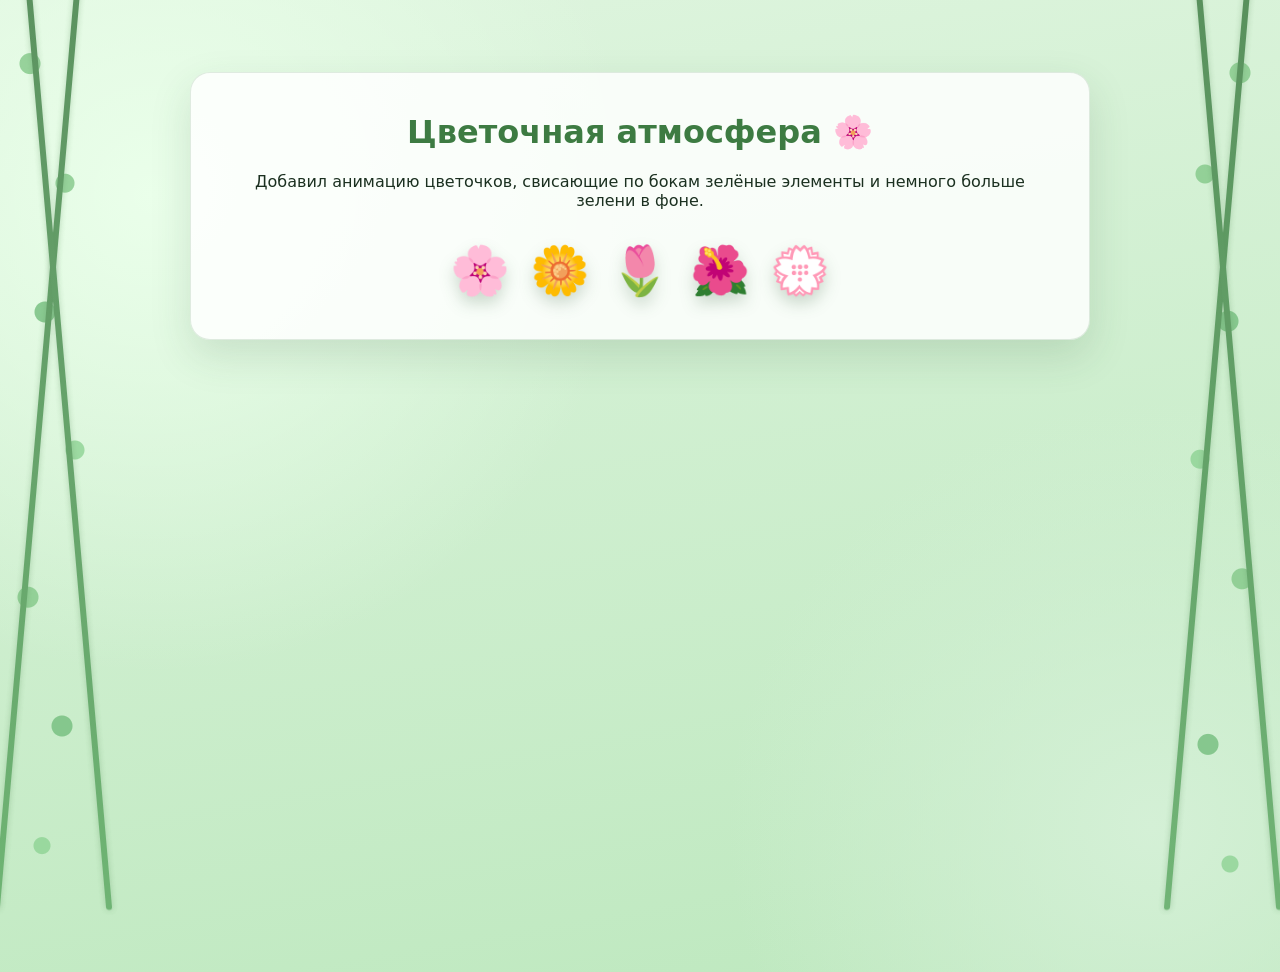
==== index.html @ 41bea936 "Add animated flowers and hanging green side decorations" ====
<!doctype html>
<html lang="ru">
<head>
  <meta charset="UTF-8" />
  <meta name="viewport" content="width=device-width, initial-scale=1.0" />
  <title>Цветочный сайт</title>
  <link rel="stylesheet" href="styles.css" />
</head>
<body>
  <div class="vines vines-left" aria-hidden="true"></div>
  <div class="vines vines-right" aria-hidden="true"></div>

  <main class="content">
    <h1>Цветочная атмосфера 🌸</h1>
    <p>Добавил анимацию цветочков, свисающие по бокам зелёные элементы и немного больше зелени в фоне.</p>

    <section class="flowers" aria-label="Декоративные цветы">
      <div class="flower flower-1">🌸</div>
      <div class="flower flower-2">🌼</div>
      <div class="flower flower-3">🌷</div>
      <div class="flower flower-4">🌺</div>
      <div class="flower flower-5">💮</div>
    </section>
  </main>
</body>
</html>
---- styles.css ----
:root {
  --green-1: #dff5df;
  --green-2: #bde8be;
  --green-3: #85c98a;
  --green-dark: #3d7b42;
  --card: rgba(255, 255, 255, 0.84);
}

* {
  box-sizing: border-box;
}

body {
  margin: 0;
  min-height: 100vh;
  font-family: system-ui, -apple-system, Segoe UI, Roboto, sans-serif;
  color: #1b3020;
  background:
    radial-gradient(circle at 12% 20%, #eaffea 0, transparent 35%),
    radial-gradient(circle at 90% 85%, #d4f0d6 0, transparent 30%),
    linear-gradient(170deg, var(--green-1), var(--green-2));
  overflow-x: hidden;
}

.content {
  position: relative;
  max-width: 900px;
  margin: 8vh auto;
  background: var(--card);
  border: 1px solid rgba(61, 123, 66, 0.15);
  border-radius: 20px;
  padding: 2.5rem;
  text-align: center;
  box-shadow: 0 16px 40px rgba(45, 90, 52, 0.15);
}

h1 {
  margin-top: 0;
  color: var(--green-dark);
}

p {
  margin-bottom: 2rem;
}

.flowers {
  display: flex;
  justify-content: center;
  gap: 1.25rem;
  flex-wrap: wrap;
}

.flower {
  font-size: clamp(2rem, 4vw, 3rem);
  filter: drop-shadow(0 8px 8px rgba(24, 70, 31, 0.2));
  animation: float 3.2s ease-in-out infinite;
  transform-origin: center bottom;
}

.flower-2 { animation-delay: .25s; }
.flower-3 { animation-delay: .5s; }
.flower-4 { animation-delay: .75s; }
.flower-5 { animation-delay: 1s; }

@keyframes float {
  0%, 100% {
    transform: translateY(0) rotate(0deg) scale(1);
  }
  50% {
    transform: translateY(-10px) rotate(4deg) scale(1.04);
  }
}

.vines {
  position: fixed;
  top: -10px;
  bottom: -10px;
  width: 110px;
  pointer-events: none;
  z-index: 0;
  opacity: 0.82;
}

.vines::before,
.vines::after {
  content: "";
  position: absolute;
  top: 0;
  width: 6px;
  height: 100%;
  background: linear-gradient(var(--green-dark), #5ca862);
  border-radius: 999px;
  filter: drop-shadow(0 0 3px rgba(61, 123, 66, 0.35));
}

.vines::before {
  left: 34px;
  transform: skewX(-5deg);
}

.vines::after {
  left: 66px;
  transform: skewX(5deg);
}

.vines-left {
  left: 0;
  background:
    radial-gradient(circle at 30px 8%, var(--green-3) 0 10px, transparent 11px),
    radial-gradient(circle at 65px 21%, var(--green-3) 0 9px, transparent 10px),
    radial-gradient(circle at 45px 35%, #76bf7f 0 10px, transparent 11px),
    radial-gradient(circle at 75px 50%, #8fd395 0 9px, transparent 10px),
    radial-gradient(circle at 28px 66%, var(--green-3) 0 10px, transparent 11px),
    radial-gradient(circle at 62px 80%, #76bf7f 0 10px, transparent 11px),
    radial-gradient(circle at 42px 93%, #8fd395 0 8px, transparent 9px);
}

.vines-right {
  right: 0;
  background:
    radial-gradient(circle at 70px 9%, var(--green-3) 0 10px, transparent 11px),
    radial-gradient(circle at 35px 20%, var(--green-3) 0 9px, transparent 10px),
    radial-gradient(circle at 58px 36%, #76bf7f 0 10px, transparent 11px),
    radial-gradient(circle at 30px 51%, #8fd395 0 9px, transparent 10px),
    radial-gradient(circle at 72px 64%, var(--green-3) 0 10px, transparent 11px),
    radial-gradient(circle at 38px 82%, #76bf7f 0 10px, transparent 11px),
    radial-gradient(circle at 60px 95%, #8fd395 0 8px, transparent 9px);
}

@media (max-width: 700px) {
  .content {
    margin: 5vh 1rem;
    padding: 1.5rem;
  }

  .vines {
    width: 80px;
    opacity: 0.65;
  }
}
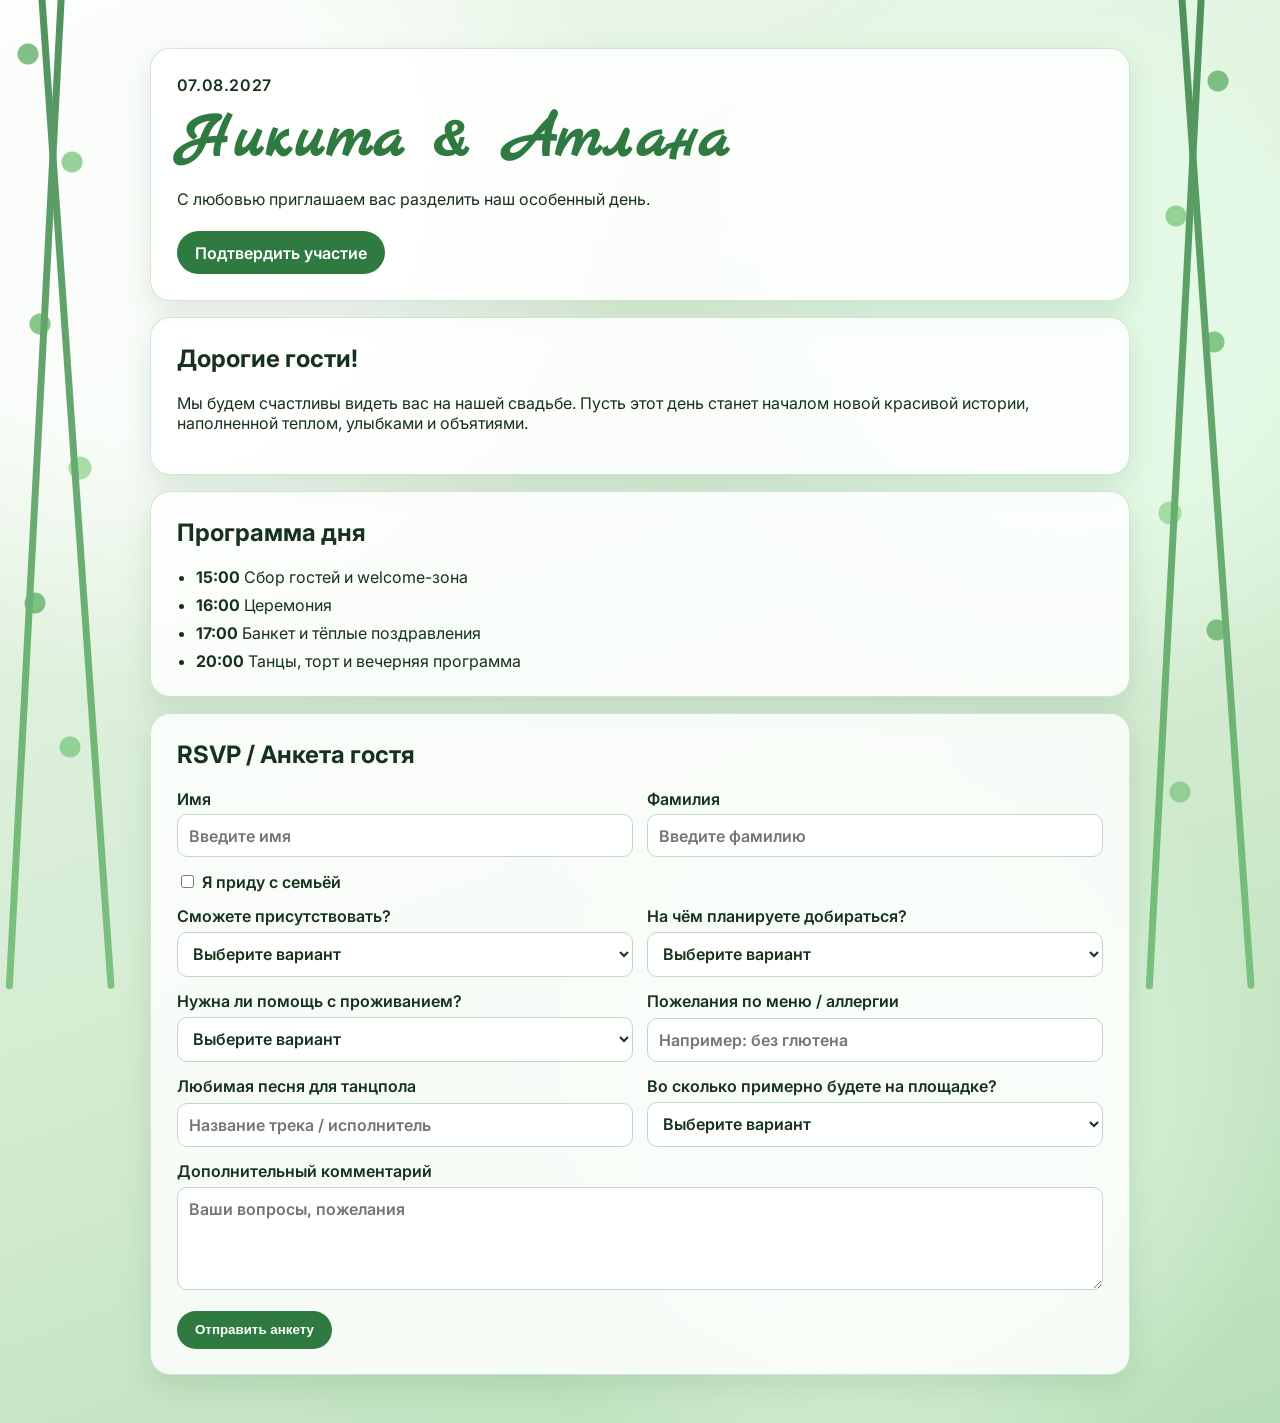
==== commit 66b13f78: "Revamp invitation page layout and RSVP styling" ====
--- a/index.html
+++ b/index.html
@@ -3,24 +3,121 @@
 <head>
   <meta charset="UTF-8" />
   <meta name="viewport" content="width=device-width, initial-scale=1.0" />
-  <title>Цветочный сайт</title>
+  <title>Никита & Атлана — приглашение</title>
+  <link rel="preconnect" href="https://fonts.googleapis.com" />
+  <link rel="preconnect" href="https://fonts.gstatic.com" crossorigin />
+  <link href="https://fonts.googleapis.com/css2?family=Marck+Script&family=Inter:wght@400;600;700&display=swap" rel="stylesheet" />
   <link rel="stylesheet" href="styles.css" />
 </head>
 <body>
   <div class="vines vines-left" aria-hidden="true"></div>
   <div class="vines vines-right" aria-hidden="true"></div>
 
-  <main class="content">
-    <h1>Цветочная атмосфера 🌸</h1>
-    <p>Добавил анимацию цветочков, свисающие по бокам зелёные элементы и немного больше зелени в фоне.</p>
+  <div class="petals" aria-hidden="true">
+    <span>🌸</span><span>🌺</span><span>🌼</span><span>💮</span><span>🌷</span><span>🌸</span><span>🌺</span>
+  </div>
 
-    <section class="flowers" aria-label="Декоративные цветы">
-      <div class="flower flower-1">🌸</div>
-      <div class="flower flower-2">🌼</div>
-      <div class="flower flower-3">🌷</div>
-      <div class="flower flower-4">🌺</div>
-      <div class="flower flower-5">💮</div>
+  <main class="container">
+    <header class="hero card">
+      <p class="date">07.08.2027</p>
+      <h1>Никита &amp; Атлана</h1>
+      <p class="subtitle">С любовью приглашаем вас разделить наш особенный день.</p>
+      <a class="btn" href="#rsvp">Подтвердить участие</a>
+    </header>
+
+    <section class="card">
+      <h2>Дорогие гости!</h2>
+      <p>
+        Мы будем счастливы видеть вас на нашей свадьбе. Пусть этот день станет началом новой красивой истории,
+        наполненной теплом, улыбками и объятиями.
+      </p>
+    </section>
+
+    <section class="card">
+      <h2>Программа дня</h2>
+      <ul class="timeline">
+        <li><strong>15:00</strong> Сбор гостей и welcome-зона</li>
+        <li><strong>16:00</strong> Церемония</li>
+        <li><strong>17:00</strong> Банкет и тёплые поздравления</li>
+        <li><strong>20:00</strong> Танцы, торт и вечерняя программа</li>
+      </ul>
+    </section>
+
+    <section id="rsvp" class="card">
+      <h2>RSVP / Анкета гостя</h2>
+      <form class="rsvp-grid">
+        <label>Имя
+          <input type="text" name="firstName" placeholder="Введите имя" required />
+        </label>
+        <label>Фамилия
+          <input type="text" name="lastName" placeholder="Введите фамилию" required />
+        </label>
+
+        <label class="full checkbox-row">
+          <input type="checkbox" id="withFamily" />
+          <span>Я приду с семьёй</span>
+        </label>
+
+        <div id="familyBlock" class="full family hidden">
+          <p class="family-title">Состав семьи</p>
+          <div id="familyList"></div>
+          <button class="btn btn-soft" type="button" id="addFamilyMember">+ Добавить члена семьи</button>
+        </div>
+
+        <label>Сможете присутствовать?
+          <select name="attendance" required>
+            <option value="">Выберите вариант</option>
+            <option>Да, с радостью!</option>
+            <option>К сожалению, не смогу</option>
+            <option>Пока не уверен(а)</option>
+          </select>
+        </label>
+
+        <label>На чём планируете добираться?
+          <select name="transport">
+            <option value="">Выберите вариант</option>
+            <option>На машине</option>
+            <option>На такси</option>
+            <option>Нужен трансфер</option>
+          </select>
+        </label>
+
+        <label>Нужна ли помощь с проживанием?
+          <select name="hotel">
+            <option value="">Выберите вариант</option>
+            <option>Да, нужна</option>
+            <option>Нет, не нужна</option>
+          </select>
+        </label>
+
+        <label>Пожелания по меню / аллергии
+          <input type="text" name="food" placeholder="Например: без глютена" />
+        </label>
+
+        <label>Любимая песня для танцпола
+          <input type="text" name="song" placeholder="Название трека / исполнитель" />
+        </label>
+
+        <label>Во сколько примерно будете на площадке?
+          <select name="arrivalTime">
+            <option value="">Выберите вариант</option>
+            <option>К началу (15:00)</option>
+            <option>К церемонии (16:00)</option>
+            <option>Позже</option>
+          </select>
+        </label>
+
+        <label class="full">Дополнительный комментарий
+          <textarea name="comment" rows="4" placeholder="Ваши вопросы, пожелания"></textarea>
+        </label>
+
+        <div class="full actions">
+          <button type="submit" class="btn">Отправить анкету</button>
+        </div>
+      </form>
     </section>
   </main>
+
+  <script src="script.js"></script>
 </body>
 </html>
--- a/styles.css
+++ b/styles.css
@@ -1,9 +1,12 @@
 :root {
-  --green-1: #dff5df;
-  --green-2: #bde8be;
-  --green-3: #85c98a;
-  --green-dark: #3d7b42;
+  --bg-1: #ecf8ea;
+  --bg-2: #d6ecd3;
+  --bg-3: #b7dfb7;
+  --text: #16321c;
+  --accent: #2f7a40;
+  --accent-soft: #edf8ec;
   --card: rgba(255, 255, 255, 0.84);
+  --line: rgba(47, 122, 64, 0.2);
 }
 
 * {
@@ -13,128 +16,253 @@
 body {
   margin: 0;
   min-height: 100vh;
-  font-family: system-ui, -apple-system, Segoe UI, Roboto, sans-serif;
-  color: #1b3020;
+  color: var(--text);
+  font-family: Inter, system-ui, -apple-system, Segoe UI, sans-serif;
   background:
-    radial-gradient(circle at 12% 20%, #eaffea 0, transparent 35%),
-    radial-gradient(circle at 90% 85%, #d4f0d6 0, transparent 30%),
-    linear-gradient(170deg, var(--green-1), var(--green-2));
+    radial-gradient(circle at 10% 14%, rgba(255, 255, 255, 0.8) 0 14%, transparent 30%),
+    radial-gradient(circle at 84% 22%, rgba(228, 250, 230, 0.95) 0 12%, transparent 26%),
+    radial-gradient(circle at 68% 78%, rgba(219, 244, 219, 0.8) 0 16%, transparent 30%),
+    linear-gradient(160deg, var(--bg-1), var(--bg-2) 55%, var(--bg-3));
   overflow-x: hidden;
 }
 
-.content {
+.container {
+  width: min(980px, 92vw);
+  margin: 3rem auto;
   position: relative;
-  max-width: 900px;
-  margin: 8vh auto;
+  z-index: 1;
+}
+
+.card {
   background: var(--card);
-  border: 1px solid rgba(61, 123, 66, 0.15);
+  border: 1px solid var(--line);
   border-radius: 20px;
-  padding: 2.5rem;
-  text-align: center;
-  box-shadow: 0 16px 40px rgba(45, 90, 52, 0.15);
-}
-
-h1 {
+  padding: 1.6rem;
+  margin-bottom: 1rem;
+  box-shadow: 0 12px 30px rgba(24, 80, 35, 0.12);
+  backdrop-filter: blur(2px);
+}
+
+.hero h1 {
+  font-family: "Marck Script", cursive;
+  font-size: clamp(2.4rem, 6vw, 4rem);
+  color: var(--accent);
+  margin: 0 0 0.5rem;
+}
+
+.date {
+  margin: 0 0 .4rem;
+  font-weight: 600;
+  letter-spacing: .04em;
+}
+
+.subtitle {
+  margin: 0 0 1.4rem;
+}
+
+h2 {
   margin-top: 0;
-  color: var(--green-dark);
-}
-
-p {
-  margin-bottom: 2rem;
-}
-
-.flowers {
-  display: flex;
-  justify-content: center;
-  gap: 1.25rem;
-  flex-wrap: wrap;
-}
-
-.flower {
-  font-size: clamp(2rem, 4vw, 3rem);
-  filter: drop-shadow(0 8px 8px rgba(24, 70, 31, 0.2));
-  animation: float 3.2s ease-in-out infinite;
-  transform-origin: center bottom;
-}
-
-.flower-2 { animation-delay: .25s; }
-.flower-3 { animation-delay: .5s; }
-.flower-4 { animation-delay: .75s; }
-.flower-5 { animation-delay: 1s; }
-
-@keyframes float {
-  0%, 100% {
-    transform: translateY(0) rotate(0deg) scale(1);
-  }
-  50% {
-    transform: translateY(-10px) rotate(4deg) scale(1.04);
-  }
+}
+
+.timeline {
+  margin: 0;
+  padding-left: 1.2rem;
+  display: grid;
+  gap: .5rem;
+}
+
+.btn {
+  display: inline-block;
+  text-decoration: none;
+  background: var(--accent);
+  color: #fff;
+  border: none;
+  border-radius: 999px;
+  padding: .72rem 1.15rem;
+  cursor: pointer;
+  font-weight: 600;
+  transition: transform .2s ease, box-shadow .2s ease, background .2s ease;
+}
+
+.btn:hover {
+  transform: translateY(-1px);
+  box-shadow: 0 6px 14px rgba(47, 122, 64, 0.25);
+}
+
+.btn-soft {
+  color: var(--accent);
+  border: 1px solid var(--line);
+  background: var(--accent-soft);
+}
+
+.rsvp-grid {
+  display: grid;
+  gap: .9rem;
+  grid-template-columns: repeat(2, minmax(0, 1fr));
+}
+
+.rsvp-grid label {
+  display: grid;
+  gap: .35rem;
+  font-weight: 600;
+}
+
+.full {
+  grid-column: 1 / -1;
+}
+
+input,
+select,
+textarea {
+  width: 100%;
+  border: 1px solid #bfd8c3;
+  border-radius: 10px;
+  padding: .66rem .7rem;
+  font: inherit;
+  color: inherit;
+  background: #fff;
+}
+
+.checkbox-row {
+  display: flex !important;
+  align-items: center;
+  gap: .6rem;
+  font-weight: 600;
+}
+
+.checkbox-row input {
+  width: auto;
+}
+
+.hidden {
+  display: none;
+}
+
+.family {
+  border: 1px dashed #9ccc9f;
+  border-radius: 14px;
+  padding: .8rem;
+  background: rgba(237, 248, 236, 0.8);
+}
+
+.family-title {
+  margin: 0 0 .5rem;
+  font-weight: 700;
+}
+
+.family-item {
+  display: grid;
+  grid-template-columns: 1fr 1fr auto;
+  gap: .5rem;
+  margin-bottom: .5rem;
+}
+
+.family-item button {
+  border: 1px solid #d8a8a8;
+  border-radius: 10px;
+  background: #fff2f2;
+  cursor: pointer;
+}
+
+.actions {
+  margin-top: .4rem;
 }
 
 .vines {
   position: fixed;
-  top: -10px;
-  bottom: -10px;
-  width: 110px;
+  top: 0;
+  bottom: 0;
+  width: 140px;
+  opacity: .85;
   pointer-events: none;
-  z-index: 0;
-  opacity: 0.82;
 }
 
 .vines::before,
 .vines::after {
   content: "";
   position: absolute;
-  top: 0;
-  width: 6px;
-  height: 100%;
-  background: linear-gradient(var(--green-dark), #5ca862);
+  top: -10%;
+  width: 7px;
+  height: 120%;
   border-radius: 999px;
-  filter: drop-shadow(0 0 3px rgba(61, 123, 66, 0.35));
+  background: linear-gradient(#2f7a40, #6dbb72);
 }
 
 .vines::before {
   left: 34px;
-  transform: skewX(-5deg);
+  transform: rotate(3deg);
 }
 
 .vines::after {
-  left: 66px;
-  transform: skewX(5deg);
+  left: 70px;
+  transform: rotate(-4deg);
 }
 
 .vines-left {
   left: 0;
   background:
-    radial-gradient(circle at 30px 8%, var(--green-3) 0 10px, transparent 11px),
-    radial-gradient(circle at 65px 21%, var(--green-3) 0 9px, transparent 10px),
-    radial-gradient(circle at 45px 35%, #76bf7f 0 10px, transparent 11px),
-    radial-gradient(circle at 75px 50%, #8fd395 0 9px, transparent 10px),
-    radial-gradient(circle at 28px 66%, var(--green-3) 0 10px, transparent 11px),
-    radial-gradient(circle at 62px 80%, #76bf7f 0 10px, transparent 11px),
-    radial-gradient(circle at 42px 93%, #8fd395 0 8px, transparent 9px);
+    radial-gradient(circle at 28px 6%, #6cb671 0 10px, transparent 11px),
+    radial-gradient(circle at 72px 18%, #86cb89 0 10px, transparent 11px),
+    radial-gradient(circle at 40px 36%, #73bf77 0 10px, transparent 11px),
+    radial-gradient(circle at 80px 52%, #9ad89b 0 11px, transparent 12px),
+    radial-gradient(circle at 35px 67%, #6cb671 0 10px, transparent 11px),
+    radial-gradient(circle at 70px 83%, #86cb89 0 10px, transparent 11px);
 }
 
 .vines-right {
   right: 0;
   background:
-    radial-gradient(circle at 70px 9%, var(--green-3) 0 10px, transparent 11px),
-    radial-gradient(circle at 35px 20%, var(--green-3) 0 9px, transparent 10px),
-    radial-gradient(circle at 58px 36%, #76bf7f 0 10px, transparent 11px),
-    radial-gradient(circle at 30px 51%, #8fd395 0 9px, transparent 10px),
-    radial-gradient(circle at 72px 64%, var(--green-3) 0 10px, transparent 11px),
-    radial-gradient(circle at 38px 82%, #76bf7f 0 10px, transparent 11px),
-    radial-gradient(circle at 60px 95%, #8fd395 0 8px, transparent 9px);
-}
-
-@media (max-width: 700px) {
-  .content {
-    margin: 5vh 1rem;
-    padding: 1.5rem;
+    radial-gradient(circle at 78px 9%, #6cb671 0 10px, transparent 11px),
+    radial-gradient(circle at 36px 24%, #86cb89 0 10px, transparent 11px),
+    radial-gradient(circle at 74px 38%, #73bf77 0 10px, transparent 11px),
+    radial-gradient(circle at 30px 57%, #9ad89b 0 11px, transparent 12px),
+    radial-gradient(circle at 77px 70%, #6cb671 0 10px, transparent 11px),
+    radial-gradient(circle at 40px 88%, #86cb89 0 10px, transparent 11px);
+}
+
+.petals {
+  position: fixed;
+  inset: 0;
+  pointer-events: none;
+  z-index: 0;
+}
+
+.petals span {
+  position: absolute;
+  top: -8vh;
+  font-size: clamp(1.2rem, 2vw, 1.7rem);
+  animation: fall linear infinite;
+  opacity: .8;
+}
+
+.petals span:nth-child(1) { left: 8%; animation-duration: 11s; }
+.petals span:nth-child(2) { left: 20%; animation-duration: 14s; animation-delay: 1s; }
+.petals span:nth-child(3) { left: 34%; animation-duration: 10s; animation-delay: 3s; }
+.petals span:nth-child(4) { left: 48%; animation-duration: 16s; animation-delay: 1.5s; }
+.petals span:nth-child(5) { left: 63%; animation-duration: 12s; animation-delay: 2.8s; }
+.petals span:nth-child(6) { left: 77%; animation-duration: 13s; animation-delay: .7s; }
+.petals span:nth-child(7) { left: 91%; animation-duration: 15s; animation-delay: 2s; }
+
+@keyframes fall {
+  from {
+    transform: translateY(-10vh) rotate(0deg);
+  }
+  to {
+    transform: translateY(110vh) rotate(360deg);
+  }
+}
+
+@media (max-width: 760px) {
+  .rsvp-grid {
+    grid-template-columns: 1fr;
+  }
+
+  .family-item {
+    grid-template-columns: 1fr;
   }
 
   .vines {
     width: 80px;
-    opacity: 0.65;
-  }
-}
+    opacity: .5;
+  }
+}
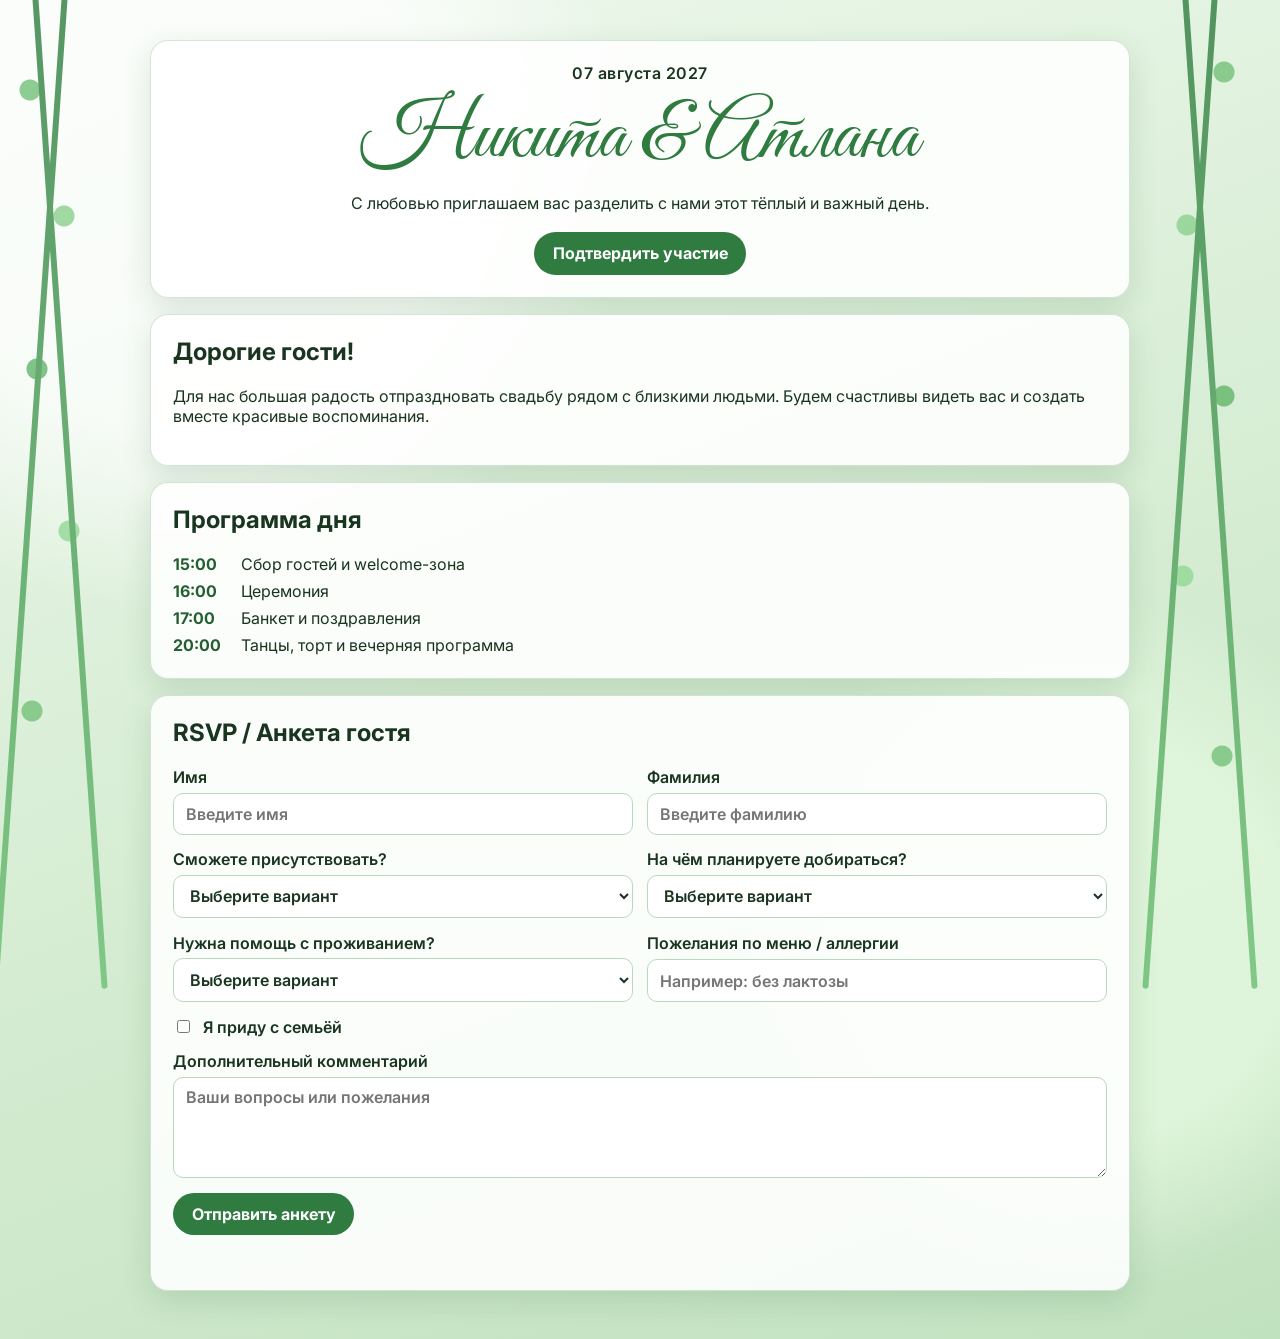
==== commit 0597e0a7: "Rewrite wedding invitation project from scratch" ====
--- a/index.html
+++ b/index.html
@@ -3,77 +3,72 @@
 <head>
   <meta charset="UTF-8" />
   <meta name="viewport" content="width=device-width, initial-scale=1.0" />
-  <title>Никита & Атлана — приглашение</title>
+  <title>Никита и Атлана — Свадебное приглашение</title>
+  <meta name="description" content="Свадебное приглашение и RSVP форма" />
   <link rel="preconnect" href="https://fonts.googleapis.com" />
   <link rel="preconnect" href="https://fonts.gstatic.com" crossorigin />
-  <link href="https://fonts.googleapis.com/css2?family=Marck+Script&family=Inter:wght@400;600;700&display=swap" rel="stylesheet" />
+  <link href="https://fonts.googleapis.com/css2?family=Great+Vibes&family=Inter:wght@400;500;700&display=swap" rel="stylesheet" />
   <link rel="stylesheet" href="styles.css" />
 </head>
 <body>
-  <div class="vines vines-left" aria-hidden="true"></div>
-  <div class="vines vines-right" aria-hidden="true"></div>
+  <div class="decor decor--left" aria-hidden="true"></div>
+  <div class="decor decor--right" aria-hidden="true"></div>
 
   <div class="petals" aria-hidden="true">
-    <span>🌸</span><span>🌺</span><span>🌼</span><span>💮</span><span>🌷</span><span>🌸</span><span>🌺</span>
+    <span>🌸</span><span>🌺</span><span>🌼</span><span>🌷</span><span>💮</span><span>🌸</span>
   </div>
 
-  <main class="container">
-    <header class="hero card">
-      <p class="date">07.08.2027</p>
-      <h1>Никита &amp; Атлана</h1>
-      <p class="subtitle">С любовью приглашаем вас разделить наш особенный день.</p>
-      <a class="btn" href="#rsvp">Подтвердить участие</a>
-    </header>
+  <main class="page">
+    <section class="hero card">
+      <p class="hero__date">07 августа 2027</p>
+      <h1 class="hero__title">Никита &amp; Атлана</h1>
+      <p class="hero__lead">С любовью приглашаем вас разделить с нами этот тёплый и важный день.</p>
+      <a href="#rsvp" class="button">Подтвердить участие</a>
+    </section>
 
     <section class="card">
       <h2>Дорогие гости!</h2>
       <p>
-        Мы будем счастливы видеть вас на нашей свадьбе. Пусть этот день станет началом новой красивой истории,
-        наполненной теплом, улыбками и объятиями.
+        Для нас большая радость отпраздновать свадьбу рядом с близкими людьми.
+        Будем счастливы видеть вас и создать вместе красивые воспоминания.
       </p>
     </section>
 
     <section class="card">
       <h2>Программа дня</h2>
-      <ul class="timeline">
-        <li><strong>15:00</strong> Сбор гостей и welcome-зона</li>
-        <li><strong>16:00</strong> Церемония</li>
-        <li><strong>17:00</strong> Банкет и тёплые поздравления</li>
-        <li><strong>20:00</strong> Танцы, торт и вечерняя программа</li>
-      </ul>
+      <ol class="schedule">
+        <li><time>15:00</time> Сбор гостей и welcome-зона</li>
+        <li><time>16:00</time> Церемония</li>
+        <li><time>17:00</time> Банкет и поздравления</li>
+        <li><time>20:00</time> Танцы, торт и вечерняя программа</li>
+      </ol>
     </section>
 
     <section id="rsvp" class="card">
       <h2>RSVP / Анкета гостя</h2>
-      <form class="rsvp-grid">
-        <label>Имя
-          <input type="text" name="firstName" placeholder="Введите имя" required />
-        </label>
-        <label>Фамилия
-          <input type="text" name="lastName" placeholder="Введите фамилию" required />
+      <form id="rsvpForm" class="form-grid">
+        <label>
+          Имя
+          <input type="text" name="first_name" placeholder="Введите имя" required />
         </label>
 
-        <label class="full checkbox-row">
-          <input type="checkbox" id="withFamily" />
-          <span>Я приду с семьёй</span>
+        <label>
+          Фамилия
+          <input type="text" name="last_name" placeholder="Введите фамилию" required />
         </label>
 
-        <div id="familyBlock" class="full family hidden">
-          <p class="family-title">Состав семьи</p>
-          <div id="familyList"></div>
-          <button class="btn btn-soft" type="button" id="addFamilyMember">+ Добавить члена семьи</button>
-        </div>
-
-        <label>Сможете присутствовать?
+        <label>
+          Сможете присутствовать?
           <select name="attendance" required>
             <option value="">Выберите вариант</option>
-            <option>Да, с радостью!</option>
-            <option>К сожалению, не смогу</option>
-            <option>Пока не уверен(а)</option>
+            <option value="yes">Да, с радостью</option>
+            <option value="no">К сожалению, не смогу</option>
+            <option value="maybe">Сообщу позже</option>
           </select>
         </label>
 
-        <label>На чём планируете добираться?
+        <label>
+          На чём планируете добираться?
           <select name="transport">
             <option value="">Выберите вариант</option>
             <option>На машине</option>
@@ -82,39 +77,41 @@
           </select>
         </label>
 
-        <label>Нужна ли помощь с проживанием?
-          <select name="hotel">
+        <label>
+          Нужна помощь с проживанием?
+          <select name="housing">
             <option value="">Выберите вариант</option>
-            <option>Да, нужна</option>
-            <option>Нет, не нужна</option>
+            <option>Да</option>
+            <option>Нет</option>
           </select>
         </label>
 
-        <label>Пожелания по меню / аллергии
-          <input type="text" name="food" placeholder="Например: без глютена" />
+        <label>
+          Пожелания по меню / аллергии
+          <input type="text" name="food_notes" placeholder="Например: без лактозы" />
         </label>
 
-        <label>Любимая песня для танцпола
-          <input type="text" name="song" placeholder="Название трека / исполнитель" />
+        <label class="full checkbox">
+          <input type="checkbox" id="withFamily" />
+          <span>Я приду с семьёй</span>
         </label>
 
-        <label>Во сколько примерно будете на площадке?
-          <select name="arrivalTime">
-            <option value="">Выберите вариант</option>
-            <option>К началу (15:00)</option>
-            <option>К церемонии (16:00)</option>
-            <option>Позже</option>
-          </select>
+        <div id="familySection" class="family full hidden">
+          <p class="family__title">Состав семьи</p>
+          <div id="familyList"></div>
+          <button type="button" id="addRelative" class="button button--light">+ Добавить человека</button>
+        </div>
+
+        <label class="full">
+          Дополнительный комментарий
+          <textarea name="comment" rows="4" placeholder="Ваши вопросы или пожелания"></textarea>
         </label>
 
-        <label class="full">Дополнительный комментарий
-          <textarea name="comment" rows="4" placeholder="Ваши вопросы, пожелания"></textarea>
-        </label>
-
-        <div class="full actions">
-          <button type="submit" class="btn">Отправить анкету</button>
+        <div class="full">
+          <button type="submit" class="button">Отправить анкету</button>
         </div>
       </form>
+      <p id="formMessage" class="message" aria-live="polite"></p>
     </section>
   </main>
 
--- a/styles.css
+++ b/styles.css
@@ -1,12 +1,12 @@
 :root {
-  --bg-1: #ecf8ea;
-  --bg-2: #d6ecd3;
-  --bg-3: #b7dfb7;
-  --text: #16321c;
-  --accent: #2f7a40;
-  --accent-soft: #edf8ec;
-  --card: rgba(255, 255, 255, 0.84);
-  --line: rgba(47, 122, 64, 0.2);
+  --bg-a: #eff9ee;
+  --bg-b: #d7edd4;
+  --bg-c: #c1e2bf;
+  --text: #19351f;
+  --accent: #2f7b40;
+  --accent-dark: #245f32;
+  --card: rgba(255, 255, 255, 0.88);
+  --line: rgba(47, 123, 64, 0.2);
 }
 
 * {
@@ -15,122 +15,118 @@
 
 body {
   margin: 0;
+  color: var(--text);
+  font-family: Inter, system-ui, sans-serif;
   min-height: 100vh;
-  color: var(--text);
-  font-family: Inter, system-ui, -apple-system, Segoe UI, sans-serif;
   background:
-    radial-gradient(circle at 10% 14%, rgba(255, 255, 255, 0.8) 0 14%, transparent 30%),
-    radial-gradient(circle at 84% 22%, rgba(228, 250, 230, 0.95) 0 12%, transparent 26%),
-    radial-gradient(circle at 68% 78%, rgba(219, 244, 219, 0.8) 0 16%, transparent 30%),
-    linear-gradient(160deg, var(--bg-1), var(--bg-2) 55%, var(--bg-3));
+    radial-gradient(circle at 14% 12%, rgba(255, 255, 255, 0.75) 0 16%, transparent 28%),
+    radial-gradient(circle at 85% 70%, rgba(225, 246, 221, 0.9) 0 14%, transparent 24%),
+    linear-gradient(160deg, var(--bg-a), var(--bg-b), var(--bg-c));
   overflow-x: hidden;
 }
 
-.container {
+.page {
   width: min(980px, 92vw);
-  margin: 3rem auto;
+  margin: 2.5rem auto 3rem;
   position: relative;
-  z-index: 1;
+  z-index: 2;
 }
 
 .card {
   background: var(--card);
   border: 1px solid var(--line);
-  border-radius: 20px;
-  padding: 1.6rem;
+  border-radius: 18px;
+  padding: 1.4rem;
   margin-bottom: 1rem;
-  box-shadow: 0 12px 30px rgba(24, 80, 35, 0.12);
-  backdrop-filter: blur(2px);
-}
-
-.hero h1 {
-  font-family: "Marck Script", cursive;
-  font-size: clamp(2.4rem, 6vw, 4rem);
+  box-shadow: 0 10px 30px rgba(28, 82, 38, 0.14);
+}
+
+.hero {
+  text-align: center;
+}
+
+.hero__date {
+  margin: 0;
+  font-weight: 600;
+  letter-spacing: .03em;
+}
+
+.hero__title {
+  font-family: "Great Vibes", cursive;
   color: var(--accent);
-  margin: 0 0 0.5rem;
-}
-
-.date {
-  margin: 0 0 .4rem;
-  font-weight: 600;
-  letter-spacing: .04em;
-}
-
-.subtitle {
-  margin: 0 0 1.4rem;
+  font-size: clamp(2.8rem, 7vw, 5rem);
+  margin: .3rem 0;
+  font-weight: 400;
+}
+
+.hero__lead {
+  margin: 0 0 1.2rem;
 }
 
 h2 {
   margin-top: 0;
 }
 
-.timeline {
-  margin: 0;
-  padding-left: 1.2rem;
-  display: grid;
-  gap: .5rem;
-}
-
-.btn {
+.schedule {
+  margin: .2rem 0 0;
+  padding: 0;
+  list-style: none;
+  display: grid;
+  gap: .45rem;
+}
+
+.schedule time {
   display: inline-block;
-  text-decoration: none;
-  background: var(--accent);
-  color: #fff;
-  border: none;
-  border-radius: 999px;
-  padding: .72rem 1.15rem;
-  cursor: pointer;
-  font-weight: 600;
-  transition: transform .2s ease, box-shadow .2s ease, background .2s ease;
-}
-
-.btn:hover {
-  transform: translateY(-1px);
-  box-shadow: 0 6px 14px rgba(47, 122, 64, 0.25);
-}
-
-.btn-soft {
-  color: var(--accent);
-  border: 1px solid var(--line);
-  background: var(--accent-soft);
-}
-
-.rsvp-grid {
-  display: grid;
+  min-width: 4rem;
+  font-weight: 700;
+  color: var(--accent-dark);
+}
+
+.form-grid {
+  display: grid;
+  grid-template-columns: repeat(2, minmax(0, 1fr));
   gap: .9rem;
-  grid-template-columns: repeat(2, minmax(0, 1fr));
-}
-
-.rsvp-grid label {
+}
+
+label {
   display: grid;
   gap: .35rem;
   font-weight: 600;
 }
 
-.full {
-  grid-column: 1 / -1;
+input,
+select,
+textarea,
+button {
+  font: inherit;
 }
 
 input,
 select,
 textarea {
   width: 100%;
-  border: 1px solid #bfd8c3;
+  border: 1px solid #b8d8be;
   border-radius: 10px;
-  padding: .66rem .7rem;
-  font: inherit;
+  padding: .62rem .72rem;
+  background: #fff;
   color: inherit;
-  background: #fff;
-}
-
-.checkbox-row {
-  display: flex !important;
+}
+
+textarea {
+  resize: vertical;
+}
+
+.full {
+  grid-column: 1 / -1;
+}
+
+.checkbox {
+  display: flex;
   align-items: center;
   gap: .6rem;
-  font-weight: 600;
-}
-
-.checkbox-row input {
+}
+
+.checkbox input {
   width: auto;
 }
 
@@ -139,14 +135,14 @@
 }
 
 .family {
-  border: 1px dashed #9ccc9f;
-  border-radius: 14px;
+  border: 1px dashed #9fcd9f;
+  border-radius: 12px;
   padding: .8rem;
-  background: rgba(237, 248, 236, 0.8);
-}
-
-.family-title {
-  margin: 0 0 .5rem;
+  background: rgba(234, 248, 232, 0.8);
+}
+
+.family__title {
+  margin: 0 0 .6rem;
   font-weight: 700;
 }
 
@@ -157,103 +153,128 @@
   margin-bottom: .5rem;
 }
 
-.family-item button {
-  border: 1px solid #d8a8a8;
+.family-item .remove {
+  border: 1px solid #d4a7a7;
   border-radius: 10px;
-  background: #fff2f2;
+  background: #fff3f3;
   cursor: pointer;
 }
 
-.actions {
-  margin-top: .4rem;
-}
-
-.vines {
+.button {
+  display: inline-block;
+  border: none;
+  border-radius: 999px;
+  padding: .7rem 1.15rem;
+  background: var(--accent);
+  color: #fff;
+  text-decoration: none;
+  cursor: pointer;
+  font-weight: 700;
+  transition: transform .16s ease, box-shadow .16s ease;
+}
+
+.button:hover {
+  transform: translateY(-1px);
+  box-shadow: 0 6px 14px rgba(47, 123, 64, 0.25);
+}
+
+.button--light {
+  color: var(--accent);
+  background: #eef8ee;
+  border: 1px solid var(--line);
+}
+
+.message {
+  min-height: 1.2rem;
+  color: var(--accent-dark);
+  margin: .8rem 0 0;
+  font-weight: 600;
+}
+
+.decor {
   position: fixed;
   top: 0;
   bottom: 0;
-  width: 140px;
-  opacity: .85;
+  width: 130px;
   pointer-events: none;
-}
-
-.vines::before,
-.vines::after {
+  opacity: .83;
+  z-index: 0;
+}
+
+.decor::before,
+.decor::after {
   content: "";
   position: absolute;
   top: -10%;
-  width: 7px;
   height: 120%;
+  width: 6px;
   border-radius: 999px;
-  background: linear-gradient(#2f7a40, #6dbb72);
-}
-
-.vines::before {
-  left: 34px;
-  transform: rotate(3deg);
-}
-
-.vines::after {
-  left: 70px;
+  background: linear-gradient(#2f7b40, #6fc176);
+}
+
+.decor::before {
+  left: 30px;
+  transform: rotate(4deg);
+}
+
+.decor::after {
+  left: 64px;
   transform: rotate(-4deg);
 }
 
-.vines-left {
+.decor--left {
   left: 0;
   background:
-    radial-gradient(circle at 28px 6%, #6cb671 0 10px, transparent 11px),
-    radial-gradient(circle at 72px 18%, #86cb89 0 10px, transparent 11px),
-    radial-gradient(circle at 40px 36%, #73bf77 0 10px, transparent 11px),
-    radial-gradient(circle at 80px 52%, #9ad89b 0 11px, transparent 12px),
-    radial-gradient(circle at 35px 67%, #6cb671 0 10px, transparent 11px),
-    radial-gradient(circle at 70px 83%, #86cb89 0 10px, transparent 11px);
-}
-
-.vines-right {
+    radial-gradient(circle at 30px 10%, #79c37c 0 10px, transparent 11px),
+    radial-gradient(circle at 64px 24%, #8fd291 0 10px, transparent 11px),
+    radial-gradient(circle at 37px 41%, #67b96f 0 10px, transparent 11px),
+    radial-gradient(circle at 69px 59%, #95d998 0 10px, transparent 11px),
+    radial-gradient(circle at 32px 79%, #79c37c 0 10px, transparent 11px);
+}
+
+.decor--right {
   right: 0;
   background:
-    radial-gradient(circle at 78px 9%, #6cb671 0 10px, transparent 11px),
-    radial-gradient(circle at 36px 24%, #86cb89 0 10px, transparent 11px),
-    radial-gradient(circle at 74px 38%, #73bf77 0 10px, transparent 11px),
-    radial-gradient(circle at 30px 57%, #9ad89b 0 11px, transparent 12px),
-    radial-gradient(circle at 77px 70%, #6cb671 0 10px, transparent 11px),
-    radial-gradient(circle at 40px 88%, #86cb89 0 10px, transparent 11px);
+    radial-gradient(circle at 74px 8%, #79c37c 0 10px, transparent 11px),
+    radial-gradient(circle at 37px 25%, #8fd291 0 10px, transparent 11px),
+    radial-gradient(circle at 74px 44%, #67b96f 0 10px, transparent 11px),
+    radial-gradient(circle at 33px 64%, #95d998 0 10px, transparent 11px),
+    radial-gradient(circle at 72px 84%, #79c37c 0 10px, transparent 11px);
 }
 
 .petals {
   position: fixed;
   inset: 0;
   pointer-events: none;
-  z-index: 0;
+  z-index: 1;
 }
 
 .petals span {
   position: absolute;
-  top: -8vh;
-  font-size: clamp(1.2rem, 2vw, 1.7rem);
-  animation: fall linear infinite;
+  top: -12vh;
+  animation: drop linear infinite;
   opacity: .8;
-}
-
-.petals span:nth-child(1) { left: 8%; animation-duration: 11s; }
-.petals span:nth-child(2) { left: 20%; animation-duration: 14s; animation-delay: 1s; }
-.petals span:nth-child(3) { left: 34%; animation-duration: 10s; animation-delay: 3s; }
-.petals span:nth-child(4) { left: 48%; animation-duration: 16s; animation-delay: 1.5s; }
-.petals span:nth-child(5) { left: 63%; animation-duration: 12s; animation-delay: 2.8s; }
-.petals span:nth-child(6) { left: 77%; animation-duration: 13s; animation-delay: .7s; }
-.petals span:nth-child(7) { left: 91%; animation-duration: 15s; animation-delay: 2s; }
-
-@keyframes fall {
+  font-size: clamp(1.1rem, 2.1vw, 1.6rem);
+}
+
+.petals span:nth-child(1) { left: 12%; animation-duration: 10s; }
+.petals span:nth-child(2) { left: 27%; animation-duration: 14s; animation-delay: 1s; }
+.petals span:nth-child(3) { left: 45%; animation-duration: 12s; animation-delay: 2s; }
+.petals span:nth-child(4) { left: 63%; animation-duration: 16s; animation-delay: 1.3s; }
+.petals span:nth-child(5) { left: 80%; animation-duration: 11s; animation-delay: 2.5s; }
+.petals span:nth-child(6) { left: 93%; animation-duration: 15s; animation-delay: .8s; }
+
+@keyframes drop {
   from {
-    transform: translateY(-10vh) rotate(0deg);
+    transform: translateY(-15vh) rotate(0deg);
   }
   to {
-    transform: translateY(110vh) rotate(360deg);
+    transform: translateY(115vh) rotate(360deg);
   }
 }
 
 @media (max-width: 760px) {
-  .rsvp-grid {
+  .form-grid {
     grid-template-columns: 1fr;
   }
 
@@ -261,8 +282,8 @@
     grid-template-columns: 1fr;
   }
 
-  .vines {
-    width: 80px;
-    opacity: .5;
-  }
-}
+  .decor {
+    width: 78px;
+    opacity: .55;
+  }
+}
